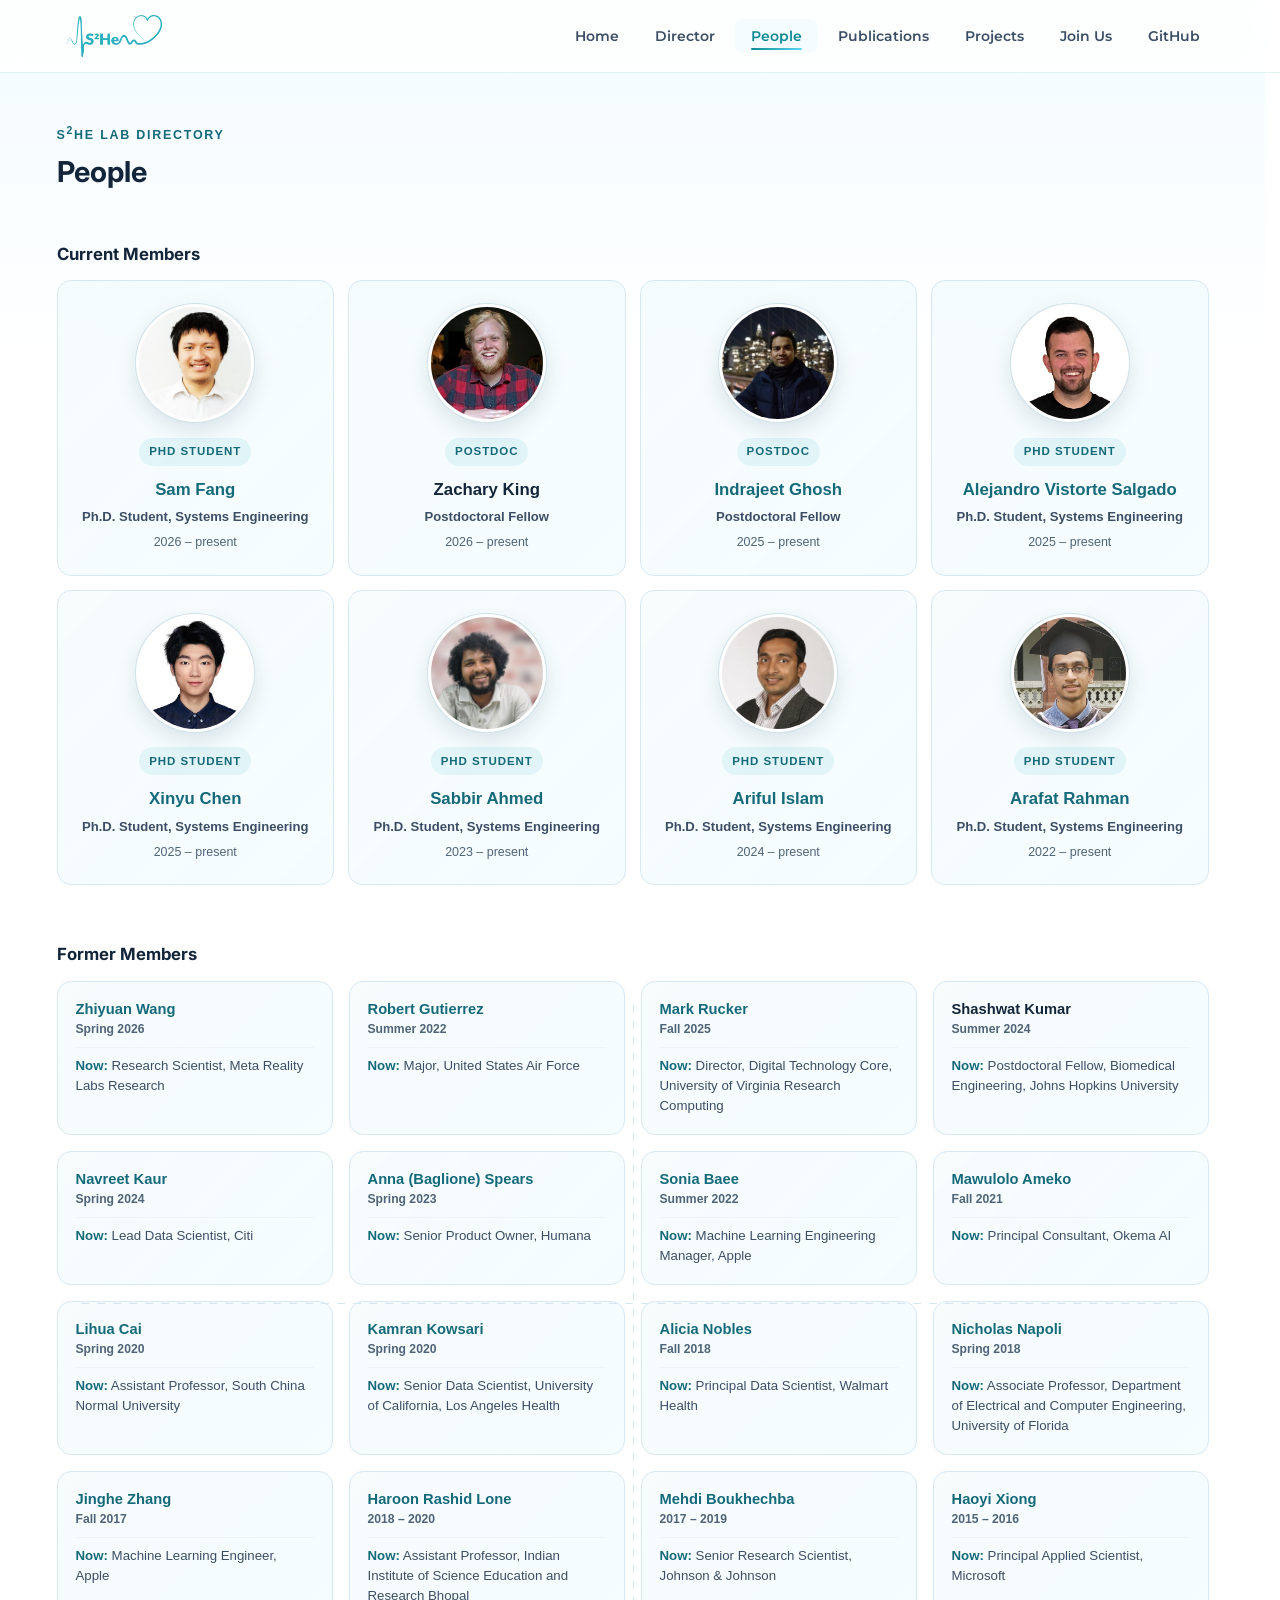
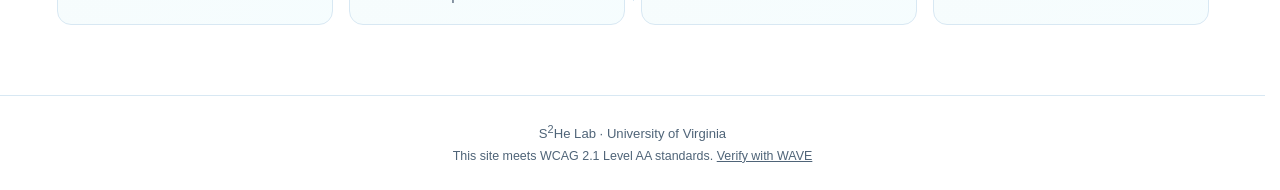
==== people.html @ 5e64d2cf "Initial commit" ====
<!doctype html>
<html lang="en">
  <head>
    <meta charset="UTF-8" />
    <meta name="viewport" content="width=device-width, initial-scale=1.0" />
    <link rel="preconnect" href="https://fonts.googleapis.com" />
    <link rel="preconnect" href="https://fonts.gstatic.com" crossorigin />
    <link
      href="https://fonts.googleapis.com/css2?family=Inter:wght@400;500;600;700;800&family=Montserrat:wght@500;600;700&display=swap"
      rel="stylesheet"
    />
    <link rel="stylesheet" href="./shared.css" />
    <title>S&sup2;He Lab | People</title>

    <style>
      .hero {
        padding: 122px 0 28px;
      }

      .eyebrow {
        font-size: 0.78rem;
        letter-spacing: 0.14em;
        text-transform: uppercase;
        font-weight: 800;
        color: var(--teal-dark);
        margin-bottom: 10px;
      }

      h1 {
        font-family: "Inter", sans-serif;
        color: var(--ink);
        font-size: clamp(1.4rem, 1.2rem + 1vw, 1.8rem);
        line-height: 1.14;
        margin-bottom: 10px;
      }

      .hero p {
        max-width: 900px;
        color: var(--ink-2);
      }

      .section-nav {
        display: flex;
        flex-wrap: wrap;
        gap: 10px;
        margin: 6px 0 30px;
      }

      .section-nav a {
        display: inline-flex;
        align-items: center;
        justify-content: center;
        padding: 10px 14px;
        border-radius: 999px;
        border: 1px solid var(--line);
        background: rgba(255, 255, 255, 0.92);
        color: var(--ink-2);
        font-size: 0.85rem;
        font-weight: 700;
        transition:
          transform 0.22s ease,
          border-color 0.22s ease,
          color 0.22s ease;
      }

      .section-nav a:hover {
        transform: translateY(-1px);
        border-color: rgba(42, 175, 190, 0.32);
        color: var(--teal-dark);
      }

      .notice {
        margin-top: 10px;
        border-left: 4px solid var(--teal);
        border-radius: 10px;
        background: rgba(42, 175, 190, 0.08);
        padding: 10px 12px;
        font-size: 0.9rem;
      }

      .section-title {
        font-family: "Inter", sans-serif;
        color: var(--ink);
        font-size: 1.05rem;
        margin: 14px 0 12px;
      }

      .director-section {
        margin-bottom: 38px;
      }

      .director-card {
        border: 1px solid var(--line);
        border-radius: calc(var(--radius) + 4px);
        background: linear-gradient(
          135deg,
          rgba(42, 175, 190, 0.06) 0%,
          rgba(90, 215, 240, 0.08) 100%
        );
        box-shadow: var(--shadow);
        padding: 24px;
        display: grid;
        grid-template-columns: 152px minmax(0, 1fr);
        gap: 24px;
        align-items: start;
      }

      .director-photo {
        width: 152px;
        height: 152px;
        border-radius: 50%;
        overflow: hidden;
        border: 4px solid rgba(255, 255, 255, 0.9);
        box-shadow: 0 14px 28px rgba(18, 59, 102, 0.14);
      }

      .director-photo img {
        width: 100%;
        height: 100%;
        object-fit: cover;
      }

      .director-kicker {
        font-size: 0.8rem;
        font-weight: 800;
        text-transform: uppercase;
        letter-spacing: 0.12em;
        color: var(--teal-dark);
        margin-bottom: 8px;
      }

      .director-name {
        font-family: "Inter", sans-serif;
        font-size: 1.2rem;
        color: var(--ink);
        margin-bottom: 8px;
      }

      .director-title-list {
        list-style: none;
        display: grid;
        gap: 10px;
        margin: 14px 0 16px;
      }

      .director-title-list li {
        padding-top: 10px;
        border-top: 1px solid rgba(216, 232, 243, 0.9);
        color: var(--ink-2);
        font-weight: 600;
      }

      .director-title-list li:first-child {
        padding-top: 0;
        border-top: none;
      }

      .director-summary {
        color: var(--ink-2);
        max-width: 70ch;
      }

      .director-actions {
        display: flex;
        flex-wrap: wrap;
        gap: 10px;
        margin-top: 18px;
      }

      .director-actions a {
        display: inline-flex;
        align-items: center;
        justify-content: center;
        min-height: 42px;
        padding: 0 14px;
        border-radius: 999px;
        border: 1px solid rgba(27, 111, 143, 0.18);
        background: rgba(255, 255, 255, 0.88);
        color: var(--teal-dark);
        font-size: 0.88rem;
        font-weight: 700;
        transition:
          transform 0.22s ease,
          border-color 0.22s ease,
          color 0.22s ease;
      }

      .director-actions a:hover {
        transform: translateY(-1px);
        border-color: rgba(42, 175, 190, 0.4);
        color: var(--teal);
      }

      .team-category {
        margin-bottom: 32px;
      }

      .team-category:last-child {
        margin-bottom: 42px;
      }

      .team-category-title {
        font-size: 1.05rem;
        font-weight: 700;
        color: var(--ink);
        margin-bottom: 16px;
        display: flex;
        align-items: center;
        gap: 10px;
      }

      .team-category-title .cat-bar {
        width: 4px;
        height: 22px;
        border-radius: 2px;
        background: var(--teal);
      }

      .team-grid {
        display: grid;
        grid-template-columns: repeat(auto-fill, minmax(230px, 1fr));
        gap: 14px;
      }

      .team-card {
        border: 1px solid var(--line);
        border-radius: var(--radius);
        background: linear-gradient(
          135deg,
          rgba(42, 175, 190, 0.04) 0%,
          rgba(90, 215, 240, 0.06) 100%
        );
        padding: 22px 18px;
        text-align: center;
        transition: all 0.25s;
      }

      .team-card:hover {
        transform: translateY(-3px);
        box-shadow: var(--shadow);
      }

      .team-avatar {
        width: 120px;
        height: 120px;
        border-radius: 50%;
        margin: 0 auto 14px;
        display: flex;
        align-items: center;
        justify-content: center;
        font-size: 1.1rem;
        font-weight: 800;
        color: var(--white);
        position: relative;
        overflow: hidden;
      }

      .team-avatar.teal {
        background: linear-gradient(135deg, var(--teal), var(--teal-light));
      }
      .team-avatar.coral {
        background: linear-gradient(135deg, #2f7de1, #5b99ea);
      }
      .team-avatar.cyan {
        background: linear-gradient(135deg, #06b6d4, #22d3ee);
      }
      .team-avatar.emerald {
        background: linear-gradient(135deg, #059669, #34d399);
      }
      .team-avatar.violet {
        background: linear-gradient(135deg, #7c3aed, #a78bfa);
      }
      .team-avatar.rose {
        background: linear-gradient(135deg, #e11d48, #fb7185);
      }
      .team-avatar.amber {
        background: linear-gradient(135deg, #d97706, #fbbf24);
      }
      .team-avatar.sky {
        background: linear-gradient(135deg, #0284c7, #38bdf8);
      }

      .team-avatar.photo {
        padding: 3px;
        background: #ffffff;
        border: 1px solid rgba(27, 111, 143, 0.2);
        box-shadow: 0 8px 20px rgba(18, 59, 102, 0.12);
      }

      .team-avatar.photo img {
        width: 100%;
        height: 100%;
        border-radius: 50%;
        object-fit: cover;
        display: block;
      }

      .team-name {
        font-size: 1.05rem;
        font-weight: 700;
        color: var(--ink);
        margin-bottom: 3px;
      }

      .team-name a {
        color: var(--teal-dark);
        text-decoration: none;
        transition: color 0.2s;
      }

      .team-name a:hover {
        color: var(--teal);
        text-decoration: underline;
        text-underline-offset: 2px;
      }

      .team-role {
        font-size: 0.82rem;
        color: var(--ink-2);
        font-weight: 600;
      }

      .team-years {
        font-size: 0.78rem;
        color: var(--muted);
        margin-top: 4px;
      }

      .team-badge {
        display: inline-flex;
        align-items: center;
        justify-content: center;
        min-height: 28px;
        padding: 0 10px;
        margin-bottom: 10px;
        border-radius: 999px;
        background: rgba(42, 175, 190, 0.1);
        color: var(--teal-dark);
        font-size: 0.72rem;
        font-weight: 800;
        letter-spacing: 0.08em;
        text-transform: uppercase;
      }

      .section-kicker {
        font-size: 0.8rem;
        font-weight: 800;
        text-transform: uppercase;
        letter-spacing: 0.1em;
        color: var(--teal-dark);
        margin-bottom: 8px;
      }

      .section-subtitle {
        color: var(--muted);
        margin-bottom: 22px;
      }

      .alumni-subsection {
        margin-bottom: 42px;
      }
      .alumni-subsection:last-child {
        margin-bottom: 70px;
      }

      .alumni-subsection-title {
        font-size: 1.1rem;
        font-weight: 700;
        color: var(--ink);
        margin-bottom: 18px;
        display: flex;
        align-items: center;
        gap: 10px;
      }

      .alumni-subsection-title .sub-icon {
        width: 32px;
        height: 32px;
        border-radius: 8px;
        background: rgba(42, 175, 190, 0.12);
        color: var(--teal);
        display: flex;
        align-items: center;
        justify-content: center;
      }

      .alumni-subsection-title .sub-icon svg {
        width: 16px;
        height: 16px;
      }

      .alumni-network {
        display: grid;
        grid-template-columns: repeat(auto-fill, minmax(240px, 1fr));
        gap: 16px;
        position: relative;
      }

      .alumni-network::before {
        content: "";
        position: absolute;
        top: 50%;
        left: 24px;
        right: 24px;
        height: 1px;
        background: repeating-linear-gradient(
          90deg,
          var(--line) 0,
          var(--line) 8px,
          transparent 8px,
          transparent 16px
        );
        z-index: 0;
      }

      .alumni-network::after {
        content: "";
        position: absolute;
        left: 50%;
        top: 24px;
        bottom: 24px;
        width: 1px;
        background: repeating-linear-gradient(
          180deg,
          var(--line) 0,
          var(--line) 8px,
          transparent 8px,
          transparent 16px
        );
        z-index: 0;
      }

      .alumni-card {
        border: 1px solid var(--line);
        border-radius: var(--radius);
        background: linear-gradient(
          135deg,
          rgba(42, 175, 190, 0.04) 0%,
          rgba(90, 215, 240, 0.06) 100%
        );
        padding: 18px;
        position: relative;
        z-index: 1;
        transition: all 0.25s;
      }

      .alumni-card:hover {
        border-color: rgba(42, 175, 190, 0.28);
        transform: translateY(-2px);
        box-shadow: var(--shadow);
      }

      .alumni-card-top {
        margin-bottom: 8px;
      }

      .alumni-card-info h3 {
        font-size: 0.92rem;
        font-weight: 700;
        color: var(--ink);
        line-height: 1.3;
      }

      .alumni-card-info h3 a {
        color: var(--teal-dark);
        text-decoration: none;
        transition: color 0.2s;
      }

      .alumni-card-info h3 a:hover {
        color: var(--teal);
        text-decoration: underline;
        text-underline-offset: 2px;
      }

      .alumni-grad-year {
        font-size: 0.76rem;
        color: var(--muted);
        font-weight: 600;
      }

      .alumni-now {
        font-size: 0.83rem;
        color: var(--ink-2);
        line-height: 1.5;
        padding-top: 8px;
        border-top: 1px solid #eef4f8;
      }

      .alumni-now strong {
        color: var(--teal-dark);
      }

      @media (max-width: 980px) {
        .team-grid {
          grid-template-columns: repeat(2, minmax(0, 1fr));
        }
      }

      @media (max-width: 768px) {
        .director-card {
          grid-template-columns: 1fr;
          text-align: center;
        }
        .director-photo {
          margin: 0 auto;
        }
        .director-summary {
          max-width: none;
        }
        .director-actions {
          justify-content: center;
        }
        .team-avatar {
          width: 100px;
          height: 100px;
          font-size: 1rem;
        }
        .team-grid {
          grid-template-columns: 1fr;
        }
        .alumni-network {
          grid-template-columns: 1fr;
        }
        .alumni-network::before,
        .alumni-network::after {
          display: none;
        }
      }
    </style>
  </head>
  <body>
    <a href="#main-content" class="skip-link">Skip to main content</a>

    <nav class="navbar" aria-label="Main">
      <div class="container">
        <a href="./index.html" class="nav-brand" aria-label="S2He home">
          <span class="nav-brand-logo"
            ><img src="./logo.png" alt="S2He Lab logo"
          /></span>
        </a>
        <ul class="nav-links" id="navLinks" role="list">
          <li><a href="./index.html">Home</a></li>
          <li>
            <a href="./director.html" target="_blank" rel="noopener"
              >Director<span class="sr-only"> (opens in new tab)</span></a
            >
          </li>
          <li><a href="./people.html" class="active">People</a></li>
          <li><a href="./publications.html">Publications</a></li>
          <li><a href="./projects.html">Projects</a></li>
          <li><a href="./join-us.html">Join Us</a></li>
          <li>
            <a
              href="https://github.com/BarnesLab"
              target="_blank"
              rel="noopener"
              >GitHub<span class="sr-only"> (opens in new tab)</span></a
            >
          </li>
        </ul>
        <button
          class="nav-toggle"
          id="navToggle"
          aria-label="Toggle navigation"
          aria-expanded="false"
        >
          <span></span><span></span><span></span>
        </button>
      </div>
    </nav>

    <header class="hero">
      <div class="container">
        <div class="eyebrow">S<sup>2</sup>He Lab Directory</div>
        <h1>People</h1>
      </div>
    </header>

    <main class="container" id="main-content">
      <h2 class="section-title" id="current-members">Current Members</h2>

      <section class="team-grid" id="currentMembersGrid">
        <article class="team-card">
          <div class="team-avatar photo teal">
            <img src="./assets/people/sam-fang.jpg" alt="Sam Fang" />
          </div>
          <div class="team-badge">PhD Student</div>
          <div class="team-name">
            <a
              href="https://www.linkedin.com/in/samuel-fang-295845227/"
              target="_blank"
              rel="noopener"
              >Sam Fang<span class="sr-only"> (opens in new tab)</span></a
            >
          </div>
          <div class="team-role">Ph.D. Student, Systems Engineering</div>
          <div class="team-years">2026 &ndash; present</div>
        </article>
        <article class="team-card">
          <div class="team-avatar photo coral">
            <img src="./assets/people/zachary-king.jpg" alt="Zachary King" />
          </div>
          <div class="team-badge">Postdoc</div>
          <div class="team-name">Zachary King</div>
          <div class="team-role">Postdoctoral Fellow</div>
          <div class="team-years">2026 &ndash; present</div>
        </article>
        <article class="team-card">
          <div class="team-avatar photo emerald">
            <img
              src="./assets/people/indrajeet-ghosh.jpg"
              alt="Indrajeet Ghosh"
            />
          </div>
          <div class="team-badge">Postdoc</div>
          <div class="team-name">
            <a
              href="https://sites.google.com/view/indrajeetghosh/"
              target="_blank"
              rel="noopener"
              >Indrajeet Ghosh<span class="sr-only">
                (opens in new tab)</span
              ></a
            >
          </div>
          <div class="team-role">Postdoctoral Fellow</div>
          <div class="team-years">2025 &ndash; present</div>
        </article>
        <article class="team-card">
          <div class="team-avatar photo cyan">
            <img
              src="./assets/people/Alejandro_IDPicture-1.png"
              alt="Alejandro Vistorte Salgado"
            />
          </div>
          <div class="team-badge">PhD Student</div>
          <div class="team-name">
            <a
              href="https://sites.google.com/view/a2vs"
              target="_blank"
              rel="noopener"
              >Alejandro Vistorte Salgado<span class="sr-only">
                (opens in new tab)</span
              ></a
            >
          </div>
          <div class="team-role">Ph.D. Student, Systems Engineering</div>
          <div class="team-years">2025 &ndash; present</div>
        </article>
        <article class="team-card">
          <div class="team-avatar photo violet">
            <img src="./assets/people/xinyu-profile.jpeg" alt="Xinyu Chen" />
          </div>
          <div class="team-badge">PhD Student</div>
          <div class="team-name">
            <a
              href="https://www.linkedin.com/in/xinyu-chen-5a5220255/"
              target="_blank"
              rel="noopener"
              >Xinyu Chen<span class="sr-only"> (opens in new tab)</span></a
            >
          </div>
          <div class="team-role">Ph.D. Student, Systems Engineering</div>
          <div class="team-years">2025 &ndash; present</div>
        </article>
        <article class="team-card">
          <div class="team-avatar photo rose">
            <img
              src="./assets/people/Screen-Shot-2023-08-14-at-11.15.59-AM.png"
              alt="Md Sabbir Ahmed"
            />
          </div>
          <div class="team-badge">PhD Student</div>
          <div class="team-name">
            <a
              href="https://sites.google.com/view/sabbir-eub"
              target="_blank"
              rel="noopener"
              >Sabbir Ahmed<span class="sr-only"> (opens in new tab)</span></a
            >
          </div>
          <div class="team-role">Ph.D. Student, Systems Engineering</div>
          <div class="team-years">2023 &ndash; present</div>
        </article>
        <article class="team-card">
          <div class="team-avatar photo amber">
            <img
              src="./assets/people/23UVA_Ariful_1074pp.jpg"
              alt="Ariful Islam"
            />
          </div>
          <div class="team-badge">PhD Student</div>
          <div class="team-name">
            <a
              href="https://www.linkedin.com/in/arifulislam91/"
              target="_blank"
              rel="noopener"
              >Ariful Islam<span class="sr-only"> (opens in new tab)</span></a
            >
          </div>
          <div class="team-role">Ph.D. Student, Systems Engineering</div>
          <div class="team-years">2024 &ndash; present</div>
        </article>
        <article class="team-card">
          <div class="team-avatar photo sky">
            <img src="./assets/people/Arafat.jpg" alt="Arafat Rahman" />
          </div>
          <div class="team-badge">PhD Student</div>
          <div class="team-name">
            <a
              href="https://arafat245.github.io/"
              target="_blank"
              rel="noopener"
              >Arafat Rahman<span class="sr-only"> (opens in new tab)</span></a
            >
          </div>
          <div class="team-role">Ph.D. Student, Systems Engineering</div>
          <div class="team-years">2022 &ndash; present</div>
        </article>
      </section>

      <h2 class="section-title" id="past-members" style="margin-top: 56px">
        Former Members
      </h2>

      <section class="alumni-subsection">
        <div class="alumni-network">
          <div class="alumni-card">
            <div class="alumni-card-top">
              <div class="alumni-card-info">
                <h3>
                  <a href="https://ryanwang.cc/" target="_blank" rel="noopener"
                    >Zhiyuan Wang<span class="sr-only">
                      (opens in new tab)</span
                    ></a
                  >
                </h3>
                <div class="alumni-grad-year">Spring 2026</div>
              </div>
            </div>
            <div class="alumni-now">
              <strong>Now:</strong> Research Scientist, Meta Reality Labs
              Research
            </div>
          </div>
          <div class="alumni-card">
            <div class="alumni-card-top">
              <div class="alumni-card-info">
                <h3>
                  <a
                    href="https://www.linkedin.com/in/gutie2015/"
                    target="_blank"
                    rel="noopener"
                    >Robert Gutierrez<span class="sr-only">
                      (opens in new tab)</span
                    ></a
                  >
                </h3>
                <div class="alumni-grad-year">Summer 2022</div>
              </div>
            </div>
            <div class="alumni-now">
              <strong>Now:</strong> Major, United States Air Force
            </div>
          </div>
          <div class="alumni-card">
            <div class="alumni-card-top">
              <div class="alumni-card-info">
                <h3>
                  <a
                    href="https://www.linkedin.com/in/ruckermark/"
                    target="_blank"
                    rel="noopener"
                    >Mark Rucker<span class="sr-only">
                      (opens in new tab)</span
                    ></a
                  >
                </h3>
                <div class="alumni-grad-year">Fall 2025</div>
              </div>
            </div>
            <div class="alumni-now">
              <strong>Now:</strong> Director, Digital Technology Core,
              University of Virginia Research Computing
            </div>
          </div>
          <div class="alumni-card">
            <div class="alumni-card-top">
              <div class="alumni-card-info">
                <h3>Shashwat Kumar</h3>
                <div class="alumni-grad-year">Summer 2024</div>
              </div>
            </div>
            <div class="alumni-now">
              <strong>Now:</strong> Postdoctoral Fellow, Biomedical Engineering,
              Johns Hopkins University
            </div>
          </div>
          <div class="alumni-card">
            <div class="alumni-card-top">
              <div class="alumni-card-info">
                <h3>
                  <a
                    href="https://www.linkedin.com/in/navreetkaurt/"
                    target="_blank"
                    rel="noopener"
                    >Navreet Kaur<span class="sr-only">
                      (opens in new tab)</span
                    ></a
                  >
                </h3>
                <div class="alumni-grad-year">Spring 2024</div>
              </div>
            </div>
            <div class="alumni-now">
              <strong>Now:</strong> Lead Data Scientist, Citi
            </div>
          </div>
          <div class="alumni-card">
            <div class="alumni-card-top">
              <div class="alumni-card-info">
                <h3>
                  <a
                    href="https://www.linkedin.com/in/annabaglione/"
                    target="_blank"
                    rel="noopener"
                    >Anna (Baglione) Spears<span class="sr-only">
                      (opens in new tab)</span
                    ></a
                  >
                </h3>
                <div class="alumni-grad-year">Spring 2023</div>
              </div>
            </div>
            <div class="alumni-now">
              <strong>Now:</strong> Senior Product Owner, Humana
            </div>
          </div>
          <div class="alumni-card">
            <div class="alumni-card-top">
              <div class="alumni-card-info">
                <h3>
                  <a
                    href="https://www.linkedin.com/in/sonia-baee/"
                    target="_blank"
                    rel="noopener"
                    >Sonia Baee<span class="sr-only">
                      (opens in new tab)</span
                    ></a
                  >
                </h3>
                <div class="alumni-grad-year">Summer 2022</div>
              </div>
            </div>
            <div class="alumni-now">
              <strong>Now:</strong> Machine Learning Engineering Manager, Apple
            </div>
          </div>
          <div class="alumni-card">
            <div class="alumni-card-top">
              <div class="alumni-card-info">
                <h3>
                  <a
                    href="https://www.linkedin.com/in/mawuloloameko12"
                    target="_blank"
                    rel="noopener"
                    >Mawulolo Ameko<span class="sr-only">
                      (opens in new tab)</span
                    ></a
                  >
                </h3>
                <div class="alumni-grad-year">Fall 2021</div>
              </div>
            </div>
            <div class="alumni-now">
              <strong>Now:</strong> Principal Consultant, Okema AI
            </div>
          </div>
          <div class="alumni-card">
            <div class="alumni-card-top">
              <div class="alumni-card-info">
                <h3>
                  <a
                    href="https://www.linkedin.com/in/lihua-cai-37a68834/"
                    target="_blank"
                    rel="noopener"
                    >Lihua Cai<span class="sr-only">
                      (opens in new tab)</span
                    ></a
                  >
                </h3>
                <div class="alumni-grad-year">Spring 2020</div>
              </div>
            </div>
            <div class="alumni-now">
              <strong>Now:</strong> Assistant Professor, South China Normal
              University
            </div>
          </div>
          <div class="alumni-card">
            <div class="alumni-card-top">
              <div class="alumni-card-info">
                <h3>
                  <a
                    href="https://www.linkedin.com/in/kamran-kowsari-82a0454a/"
                    target="_blank"
                    rel="noopener"
                    >Kamran Kowsari<span class="sr-only">
                      (opens in new tab)</span
                    ></a
                  >
                </h3>
                <div class="alumni-grad-year">Spring 2020</div>
              </div>
            </div>
            <div class="alumni-now">
              <strong>Now:</strong> Senior Data Scientist, University of
              California, Los Angeles Health
            </div>
          </div>
          <div class="alumni-card">
            <div class="alumni-card-top">
              <div class="alumni-card-info">
                <h3>
                  <a
                    href="https://www.linkedin.com/in/alicia-nobles/"
                    target="_blank"
                    rel="noopener"
                    >Alicia Nobles<span class="sr-only">
                      (opens in new tab)</span
                    ></a
                  >
                </h3>
                <div class="alumni-grad-year">Fall 2018</div>
              </div>
            </div>
            <div class="alumni-now">
              <strong>Now:</strong> Principal Data Scientist, Walmart Health
            </div>
          </div>
          <div class="alumni-card">
            <div class="alumni-card-top">
              <div class="alumni-card-info">
                <h3>
                  <a
                    href="https://www.linkedin.com/in/nicholas-joseph-napoli-phd-26238b24/"
                    target="_blank"
                    rel="noopener"
                    >Nicholas Napoli<span class="sr-only">
                      (opens in new tab)</span
                    ></a
                  >
                </h3>
                <div class="alumni-grad-year">Spring 2018</div>
              </div>
            </div>
            <div class="alumni-now">
              <strong>Now:</strong> Associate Professor, Department of
              Electrical and Computer Engineering, University of Florida
            </div>
          </div>
          <div class="alumni-card">
            <div class="alumni-card-top">
              <div class="alumni-card-info">
                <h3>
                  <a
                    href="https://www.linkedin.com/in/jinghezhang/"
                    target="_blank"
                    rel="noopener"
                    >Jinghe Zhang<span class="sr-only">
                      (opens in new tab)</span
                    ></a
                  >
                </h3>
                <div class="alumni-grad-year">Fall 2017</div>
              </div>
            </div>
            <div class="alumni-now">
              <strong>Now:</strong> Machine Learning Engineer, Apple
            </div>
          </div>
          <div class="alumni-card">
            <div class="alumni-card-top">
              <div class="alumni-card-info">
                <h3>
                  <a
                    href="https://www.linkedin.com/in/loneharoon/"
                    target="_blank"
                    rel="noopener"
                    >Haroon Rashid Lone<span class="sr-only">
                      (opens in new tab)</span
                    ></a
                  >
                </h3>
                <div class="alumni-grad-year">2018 &ndash; 2020</div>
              </div>
            </div>
            <div class="alumni-now">
              <strong>Now:</strong> Assistant Professor, Indian Institute of
              Science Education and Research Bhopal
            </div>
          </div>
          <div class="alumni-card">
            <div class="alumni-card-top">
              <div class="alumni-card-info">
                <h3>
                  <a
                    href="https://www.linkedin.com/in/mehdi-boukhechba-phd-06167270/"
                    target="_blank"
                    rel="noopener"
                    >Mehdi Boukhechba<span class="sr-only">
                      (opens in new tab)</span
                    ></a
                  >
                </h3>
                <div class="alumni-grad-year">2017 &ndash; 2019</div>
              </div>
            </div>
            <div class="alumni-now">
              <strong>Now:</strong> Senior Research Scientist, Johnson &amp;
              Johnson
            </div>
          </div>

          <div class="alumni-card">
            <div class="alumni-card-top">
              <div class="alumni-card-info">
                <h3>
                  <a
                    href="https://www.linkedin.com/in/haoyixiong/"
                    target="_blank"
                    rel="noopener"
                    >Haoyi Xiong<span class="sr-only">
                      (opens in new tab)</span
                    ></a
                  >
                </h3>
                <div class="alumni-grad-year">2015 &ndash; 2016</div>
              </div>
            </div>
            <div class="alumni-now">
              <strong>Now:</strong> Principal Applied Scientist, Microsoft
            </div>
          </div>
        </div>
      </section>
    </main>

    <script>
      document.getElementById("navToggle").addEventListener("click", () => {
        document.getElementById("navLinks").classList.toggle("open");
        document
          .getElementById("navToggle")
          .setAttribute(
            "aria-expanded",
            document.getElementById("navLinks").classList.contains("open"),
          );
      });
    </script>

    <footer class="footer">
      <div class="container">
        S<sup>2</sup>He Lab &middot; University of Virginia<br /><span
          style="font-size: 0.78rem"
          >This site meets WCAG 2.1 Level AA standards.
          <a
            href="https://wave.webaim.org"
            target="_blank"
            rel="noopener"
            style="color: inherit; text-decoration: underline"
            >Verify with WAVE<span class="sr-only"> (opens in new tab)</span></a
          ></span
        >
      </div>
    </footer>
  </body>
</html>
---- shared.css ----
/* ============================================
   SHARED CSS — S2He Lab
   Reset, variables, navbar, container, footer
   ============================================ */

/* ---------- Reset ---------- */
*, *::before, *::after {
  margin: 0;
  padding: 0;
  box-sizing: border-box;
}

/* ---------- Variables ---------- */
:root {
  --teal: #0e8a96;          /* was #2aafbe — improved contrast 4.56:1 on white */
  --teal-dark: #14697a;     /* was #1b6f8f — improved contrast 5.8:1 on white */
  --teal-darker: #123b66;
  --teal-light: #5ad7f0;
  --white: #ffffff;
  --ink: #13253a;
  --ink-2: #3c4e65;
  --muted: #4f6478;         /* was #6f8299 — improved contrast 5.5:1 on white */
  --line: #d8e8f3;
  --surface: #f4faff;
  --radius: 14px;
  --shadow: 0 16px 36px rgba(18, 59, 102, 0.08);
}

/* ---------- Base ---------- */
html {
  font-size: 16px;
  scroll-behavior: smooth;
  scrollbar-gutter: stable;
}

body {
  font-family: Arial, Helvetica, sans-serif;
  color: var(--ink-2);
  background: linear-gradient(180deg, #f2fbff 0%, #ffffff 20%, #ffffff 100%);
  line-height: 1.65;
  overflow-x: hidden;
}

a { color: var(--teal-dark); text-decoration: none; }
a:hover { color: var(--teal); }

/* ---------- Focus styles (WCAG 2.4.7) ---------- */
:focus-visible {
  outline: 3px solid var(--teal);
  outline-offset: 2px;
  border-radius: 4px;
}

/* ---------- Skip-to-content link (WCAG 2.4.1) ---------- */
.skip-link {
  position: absolute;
  top: -100%;
  left: 16px;
  z-index: 9999;
  padding: 12px 24px;
  background: var(--ink);
  color: var(--white);
  font-weight: 700;
  font-size: 0.9rem;
  border-radius: 0 0 8px 8px;
  text-decoration: none;
  transition: top 0.2s;
}

.skip-link:focus {
  top: 0;
  color: var(--white);
}

/* ---------- Screen-reader only utility ---------- */
.sr-only {
  position: absolute;
  width: 1px;
  height: 1px;
  padding: 0;
  margin: -1px;
  overflow: hidden;
  clip: rect(0, 0, 0, 0);
  white-space: nowrap;
  border: 0;
}

img { max-width: 100%; display: block; }

/* ---------- Container ---------- */
.container {
  max-width: 1200px;
  margin: 0 auto;
  padding: 0 24px;
}

/* ---------- Navbar ---------- */
.navbar {
  position: fixed;
  top: 0;
  left: 0;
  right: 0;
  z-index: 1000;
  background: rgba(255,255,255,0.84);
  border-bottom: 1px solid rgba(13,148,136,0.12);
  backdrop-filter: blur(14px) saturate(130%);
  -webkit-backdrop-filter: blur(14px) saturate(130%);
  transition: box-shadow 0.3s;
}

.navbar.scrolled {
  box-shadow: 0 2px 20px rgba(0,0,0,0.06);
}

.navbar .container {
  height: 72px;
  display: flex;
  align-items: center;
  justify-content: space-between;
}

.nav-brand {
  display: flex;
  align-items: center;
  gap: 12px;
  font-weight: 700;
  font-size: 1.2rem;
  color: var(--teal-dark);
  letter-spacing: -0.015em;
}

.nav-brand-logo {
  display: inline-flex;
  align-items: center;
}

.nav-brand-logo img {
  height: 42px;
  width: auto;
  display: block;
}

.nav-links {
  display: flex;
  align-items: center;
  gap: 4px;
  list-style: none;
}

.nav-links a {
  font-family: 'Montserrat', sans-serif;
  padding: 8px 16px;
  border-radius: 8px;
  font-size: 0.9rem;
  font-weight: 600;
  color: var(--ink-2);
  position: relative;
  transition: color 0.2s, background 0.2s;
  text-decoration: none;
}

.nav-links a::after {
  content: '';
  position: absolute;
  left: 16px;
  right: 16px;
  bottom: 3px;
  height: 2px;
  border-radius: 2px;
  background: linear-gradient(90deg, var(--teal), var(--teal-light));
  transform: scaleX(0);
  transform-origin: left;
  transition: transform 0.22s ease;
}

.nav-links a:hover,
.nav-links a.active {
  color: var(--teal);
  background: rgba(42,175,190,0.04);
  text-decoration: none;
}

.nav-links a:hover::after,
.nav-links a.active::after {
  transform: scaleX(1);
}

/* ---------- Hamburger toggle ---------- */
.nav-toggle {
  display: none;
  background: none;
  border: none;
  cursor: pointer;
  padding: 8px;
  flex-direction: column;
  gap: 5px;
}

.nav-toggle span {
  display: block;
  width: 22px;
  height: 2px;
  background: var(--ink-2);
  border-radius: 2px;
  transition: 0.2s;
}

/* ---------- Footer ---------- */
.footer {
  padding: 24px 0;
  font-size: 0.82rem;
  color: var(--muted);
  text-align: center;
  border-top: 1px solid var(--line);
  margin-top: 40px;
}

/* ---------- Mobile ---------- */
@media (max-width: 768px) {
  .nav-links { display: none; }
  .nav-toggle { display: flex; }
  .nav-links.open {
    display: flex;
    flex-direction: column;
    position: absolute;
    top: 72px;
    left: 0;
    right: 0;
    background: #fff;
    border-bottom: 1px solid var(--line);
    padding: 12px 0;
    gap: 0;
    box-shadow: 0 4px 12px rgba(0,0,0,0.06);
  }
  .nav-links.open a {
    padding: 12px 24px;
    border-radius: 0;
    width: 100%;
  }
  .nav-brand-logo img { height: 36px; }
}
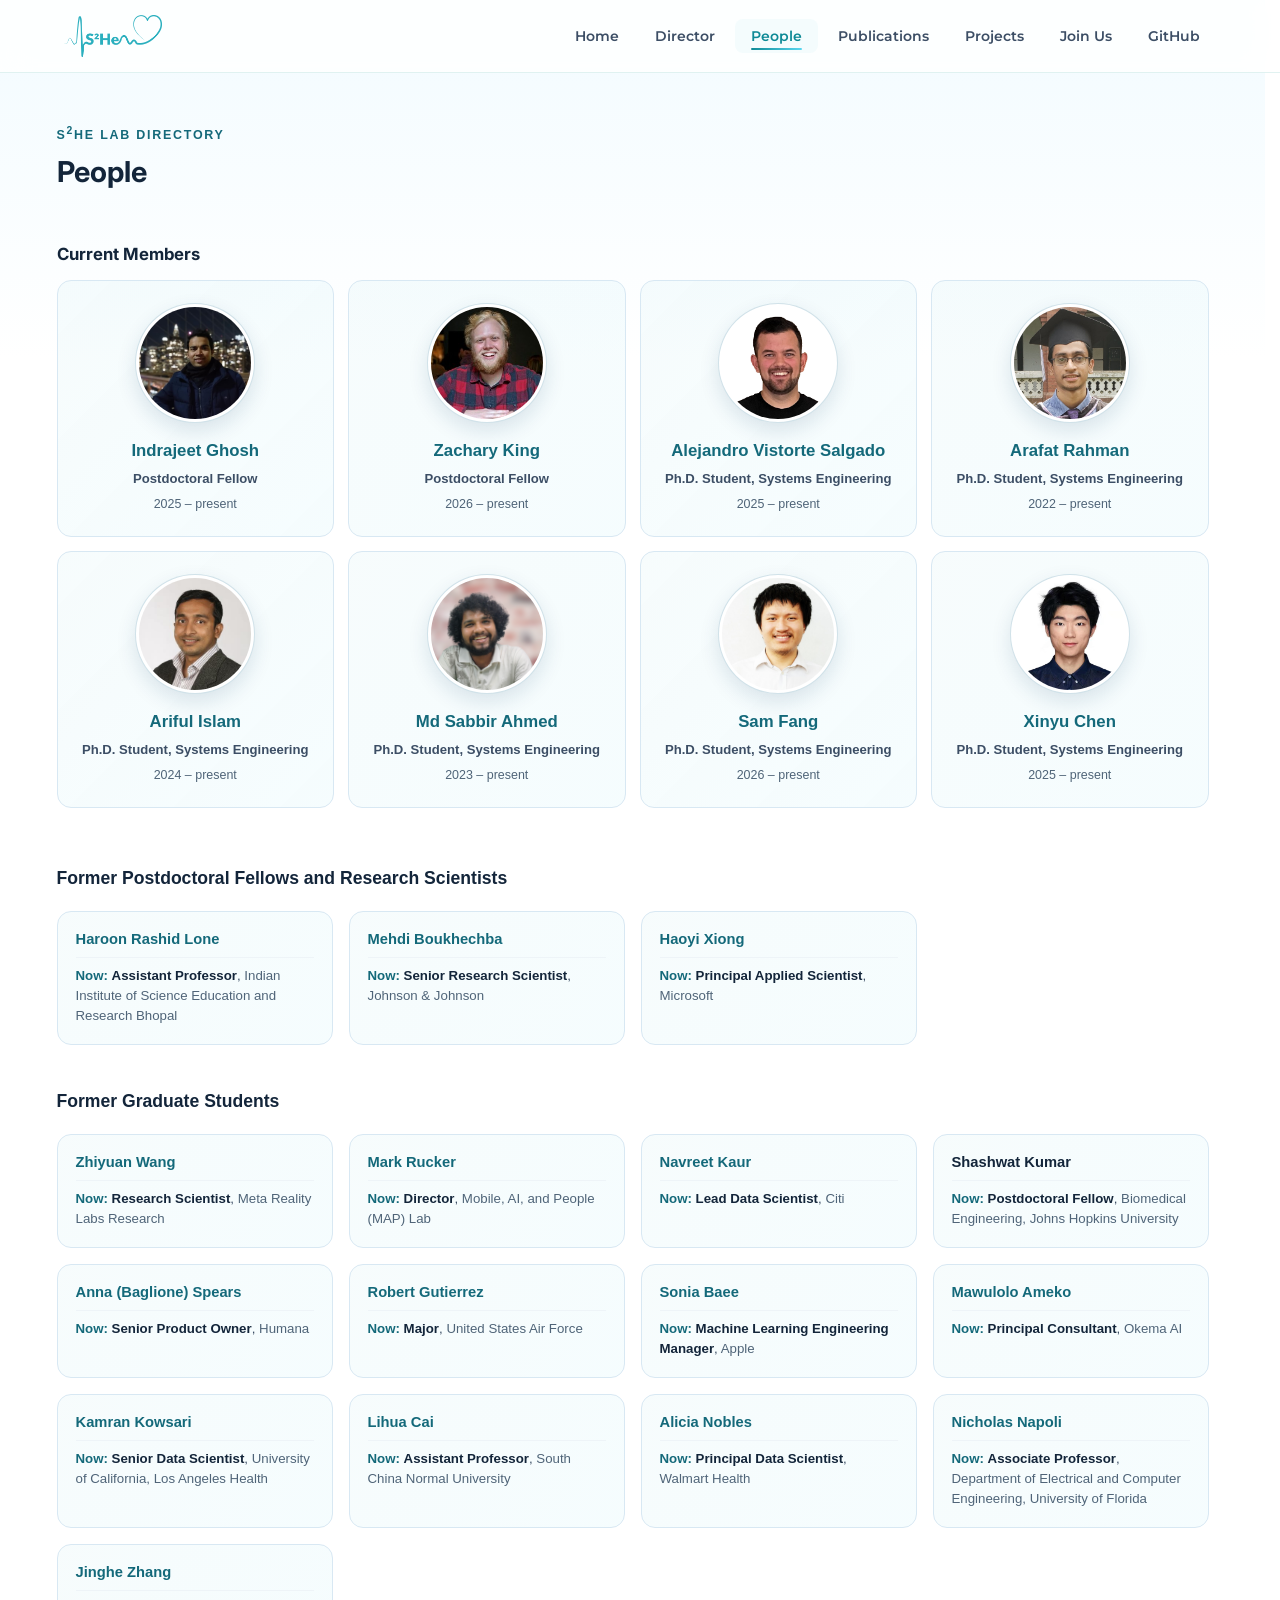
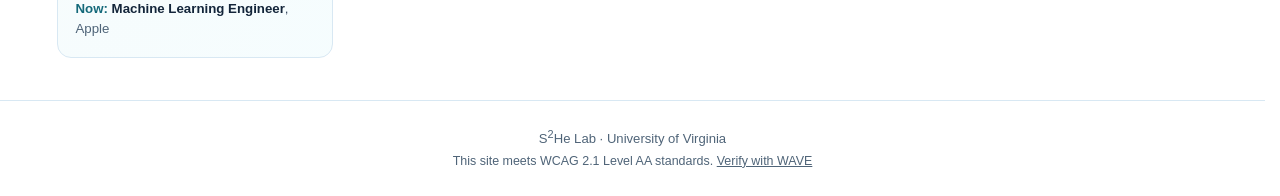
==== commit 28fa3109: "Refactor code structure for improved readability and maintainability" ====
--- a/people.html
+++ b/people.html
@@ -326,22 +326,6 @@
         margin-top: 4px;
       }
 
-      .team-badge {
-        display: inline-flex;
-        align-items: center;
-        justify-content: center;
-        min-height: 28px;
-        padding: 0 10px;
-        margin-bottom: 10px;
-        border-radius: 999px;
-        background: rgba(42, 175, 190, 0.1);
-        color: var(--teal-dark);
-        font-size: 0.72rem;
-        font-weight: 800;
-        letter-spacing: 0.08em;
-        text-transform: uppercase;
-      }
-
       .section-kicker {
         font-size: 0.8rem;
         font-weight: 800;
@@ -394,40 +378,6 @@
         grid-template-columns: repeat(auto-fill, minmax(240px, 1fr));
         gap: 16px;
         position: relative;
-      }
-
-      .alumni-network::before {
-        content: "";
-        position: absolute;
-        top: 50%;
-        left: 24px;
-        right: 24px;
-        height: 1px;
-        background: repeating-linear-gradient(
-          90deg,
-          var(--line) 0,
-          var(--line) 8px,
-          transparent 8px,
-          transparent 16px
-        );
-        z-index: 0;
-      }
-
-      .alumni-network::after {
-        content: "";
-        position: absolute;
-        left: 50%;
-        top: 24px;
-        bottom: 24px;
-        width: 1px;
-        background: repeating-linear-gradient(
-          180deg,
-          var(--line) 0,
-          var(--line) 8px,
-          transparent 8px,
-          transparent 16px
-        );
-        z-index: 0;
       }
 
       .alumni-card {
@@ -473,12 +423,6 @@
         text-underline-offset: 2px;
       }
 
-      .alumni-grad-year {
-        font-size: 0.76rem;
-        color: var(--muted);
-        font-weight: 600;
-      }
-
       .alumni-now {
         font-size: 0.83rem;
         color: var(--ink-2);
@@ -491,6 +435,15 @@
         color: var(--teal-dark);
       }
 
+      .alumni-position {
+        font-weight: 600;
+        color: var(--ink);
+      }
+
+      .alumni-company {
+        color: var(--muted);
+      }
+
       @media (max-width: 980px) {
         .team-grid {
           grid-template-columns: repeat(2, minmax(0, 1fr));
@@ -521,10 +474,6 @@
         }
         .alumni-network {
           grid-template-columns: 1fr;
-        }
-        .alumni-network::before,
-        .alumni-network::after {
-          display: none;
         }
       }
     </style>
@@ -580,471 +529,136 @@
     <main class="container" id="main-content">
       <h2 class="section-title" id="current-members">Current Members</h2>
 
-      <section class="team-grid" id="currentMembersGrid">
-        <article class="team-card">
-          <div class="team-avatar photo teal">
-            <img src="./assets/people/sam-fang.jpg" alt="Sam Fang" />
-          </div>
-          <div class="team-badge">PhD Student</div>
-          <div class="team-name">
-            <a
-              href="https://www.linkedin.com/in/samuel-fang-295845227/"
-              target="_blank"
-              rel="noopener"
-              >Sam Fang<span class="sr-only"> (opens in new tab)</span></a
-            >
-          </div>
-          <div class="team-role">Ph.D. Student, Systems Engineering</div>
-          <div class="team-years">2026 &ndash; present</div>
-        </article>
-        <article class="team-card">
-          <div class="team-avatar photo coral">
-            <img src="./assets/people/zachary-king.jpg" alt="Zachary King" />
-          </div>
-          <div class="team-badge">Postdoc</div>
-          <div class="team-name">Zachary King</div>
-          <div class="team-role">Postdoctoral Fellow</div>
-          <div class="team-years">2026 &ndash; present</div>
-        </article>
-        <article class="team-card">
-          <div class="team-avatar photo emerald">
-            <img
-              src="./assets/people/indrajeet-ghosh.jpg"
-              alt="Indrajeet Ghosh"
-            />
-          </div>
-          <div class="team-badge">Postdoc</div>
-          <div class="team-name">
-            <a
-              href="https://sites.google.com/view/indrajeetghosh/"
-              target="_blank"
-              rel="noopener"
-              >Indrajeet Ghosh<span class="sr-only">
-                (opens in new tab)</span
-              ></a
-            >
-          </div>
-          <div class="team-role">Postdoctoral Fellow</div>
-          <div class="team-years">2025 &ndash; present</div>
-        </article>
-        <article class="team-card">
-          <div class="team-avatar photo cyan">
-            <img
-              src="./assets/people/Alejandro_IDPicture-1.png"
-              alt="Alejandro Vistorte Salgado"
-            />
-          </div>
-          <div class="team-badge">PhD Student</div>
-          <div class="team-name">
-            <a
-              href="https://sites.google.com/view/a2vs"
-              target="_blank"
-              rel="noopener"
-              >Alejandro Vistorte Salgado<span class="sr-only">
-                (opens in new tab)</span
-              ></a
-            >
-          </div>
-          <div class="team-role">Ph.D. Student, Systems Engineering</div>
-          <div class="team-years">2025 &ndash; present</div>
-        </article>
-        <article class="team-card">
-          <div class="team-avatar photo violet">
-            <img src="./assets/people/xinyu-profile.jpeg" alt="Xinyu Chen" />
-          </div>
-          <div class="team-badge">PhD Student</div>
-          <div class="team-name">
-            <a
-              href="https://www.linkedin.com/in/xinyu-chen-5a5220255/"
-              target="_blank"
-              rel="noopener"
-              >Xinyu Chen<span class="sr-only"> (opens in new tab)</span></a
-            >
-          </div>
-          <div class="team-role">Ph.D. Student, Systems Engineering</div>
-          <div class="team-years">2025 &ndash; present</div>
-        </article>
-        <article class="team-card">
-          <div class="team-avatar photo rose">
-            <img
-              src="./assets/people/Screen-Shot-2023-08-14-at-11.15.59-AM.png"
-              alt="Md Sabbir Ahmed"
-            />
-          </div>
-          <div class="team-badge">PhD Student</div>
-          <div class="team-name">
-            <a
-              href="https://sites.google.com/view/sabbir-eub"
-              target="_blank"
-              rel="noopener"
-              >Sabbir Ahmed<span class="sr-only"> (opens in new tab)</span></a
-            >
-          </div>
-          <div class="team-role">Ph.D. Student, Systems Engineering</div>
-          <div class="team-years">2023 &ndash; present</div>
-        </article>
-        <article class="team-card">
-          <div class="team-avatar photo amber">
-            <img
-              src="./assets/people/23UVA_Ariful_1074pp.jpg"
-              alt="Ariful Islam"
-            />
-          </div>
-          <div class="team-badge">PhD Student</div>
-          <div class="team-name">
-            <a
-              href="https://www.linkedin.com/in/arifulislam91/"
-              target="_blank"
-              rel="noopener"
-              >Ariful Islam<span class="sr-only"> (opens in new tab)</span></a
-            >
-          </div>
-          <div class="team-role">Ph.D. Student, Systems Engineering</div>
-          <div class="team-years">2024 &ndash; present</div>
-        </article>
-        <article class="team-card">
-          <div class="team-avatar photo sky">
-            <img src="./assets/people/Arafat.jpg" alt="Arafat Rahman" />
-          </div>
-          <div class="team-badge">PhD Student</div>
-          <div class="team-name">
-            <a
-              href="https://arafat245.github.io/"
-              target="_blank"
-              rel="noopener"
-              >Arafat Rahman<span class="sr-only"> (opens in new tab)</span></a
-            >
-          </div>
-          <div class="team-role">Ph.D. Student, Systems Engineering</div>
-          <div class="team-years">2022 &ndash; present</div>
-        </article>
+      <section class="team-grid" id="currentMembersGrid"></section>
+      <script src="./data/current-members-data.js"></script>
+      <script>
+        (function () {
+          var grid = document.getElementById("currentMembersGrid");
+          if (!grid || !window.S2HE_CURRENT_MEMBERS) return;
+          var positionOrder = { Postdoc: 0, "PhD Student": 1 };
+          var members = window.S2HE_CURRENT_MEMBERS.slice().sort(
+            function (a, b) {
+              var rank = positionOrder[a.position] - positionOrder[b.position];
+              return rank !== 0 ? rank : a.name.localeCompare(b.name);
+            },
+          );
+          grid.innerHTML = members
+            .map(function (m) {
+              var nameHtml = m.url
+                ? '<a href="' +
+                  m.url +
+                  '" target="_blank" rel="noopener">' +
+                  m.name +
+                  '<span class="sr-only"> (opens in new tab)</span></a>'
+                : m.name;
+              return (
+                '<article class="team-card">' +
+                '<div class="team-avatar photo ' +
+                m.color +
+                '">' +
+                '<img src="' +
+                m.photo +
+                '" alt="' +
+                m.alt +
+                '" />' +
+                "</div>" +
+                '<div class="team-name">' +
+                nameHtml +
+                "</div>" +
+                '<div class="team-role">' +
+                m.role +
+                "</div>" +
+                '<div class="team-years">' +
+                m.years +
+                "</div>" +
+                "</article>"
+              );
+            })
+            .join("");
+        })();
+      </script>
+
+      <h2 class="section-title" id="past-members" style="margin-top: 56px">
+        <!-- Former Members -->
+      </h2>
+
+      <section class="alumni-subsection">
+        <h3 class="alumni-subsection-title">
+          Former Postdoctoral Fellows and Research Scientists
+        </h3>
+        <div class="alumni-network" id="alumniPostdocGrid"></div>
       </section>
 
-      <h2 class="section-title" id="past-members" style="margin-top: 56px">
-        Former Members
-      </h2>
-
       <section class="alumni-subsection">
-        <div class="alumni-network">
-          <div class="alumni-card">
-            <div class="alumni-card-top">
-              <div class="alumni-card-info">
-                <h3>
-                  <a href="https://ryanwang.cc/" target="_blank" rel="noopener"
-                    >Zhiyuan Wang<span class="sr-only">
-                      (opens in new tab)</span
-                    ></a
-                  >
-                </h3>
-                <div class="alumni-grad-year">Spring 2026</div>
-              </div>
-            </div>
-            <div class="alumni-now">
-              <strong>Now:</strong> Research Scientist, Meta Reality Labs
-              Research
-            </div>
-          </div>
-          <div class="alumni-card">
-            <div class="alumni-card-top">
-              <div class="alumni-card-info">
-                <h3>
-                  <a
-                    href="https://www.linkedin.com/in/gutie2015/"
-                    target="_blank"
-                    rel="noopener"
-                    >Robert Gutierrez<span class="sr-only">
-                      (opens in new tab)</span
-                    ></a
-                  >
-                </h3>
-                <div class="alumni-grad-year">Summer 2022</div>
-              </div>
-            </div>
-            <div class="alumni-now">
-              <strong>Now:</strong> Major, United States Air Force
-            </div>
-          </div>
-          <div class="alumni-card">
-            <div class="alumni-card-top">
-              <div class="alumni-card-info">
-                <h3>
-                  <a
-                    href="https://www.linkedin.com/in/ruckermark/"
-                    target="_blank"
-                    rel="noopener"
-                    >Mark Rucker<span class="sr-only">
-                      (opens in new tab)</span
-                    ></a
-                  >
-                </h3>
-                <div class="alumni-grad-year">Fall 2025</div>
-              </div>
-            </div>
-            <div class="alumni-now">
-              <strong>Now:</strong> Director, Digital Technology Core,
-              University of Virginia Research Computing
-            </div>
-          </div>
-          <div class="alumni-card">
-            <div class="alumni-card-top">
-              <div class="alumni-card-info">
-                <h3>Shashwat Kumar</h3>
-                <div class="alumni-grad-year">Summer 2024</div>
-              </div>
-            </div>
-            <div class="alumni-now">
-              <strong>Now:</strong> Postdoctoral Fellow, Biomedical Engineering,
-              Johns Hopkins University
-            </div>
-          </div>
-          <div class="alumni-card">
-            <div class="alumni-card-top">
-              <div class="alumni-card-info">
-                <h3>
-                  <a
-                    href="https://www.linkedin.com/in/navreetkaurt/"
-                    target="_blank"
-                    rel="noopener"
-                    >Navreet Kaur<span class="sr-only">
-                      (opens in new tab)</span
-                    ></a
-                  >
-                </h3>
-                <div class="alumni-grad-year">Spring 2024</div>
-              </div>
-            </div>
-            <div class="alumni-now">
-              <strong>Now:</strong> Lead Data Scientist, Citi
-            </div>
-          </div>
-          <div class="alumni-card">
-            <div class="alumni-card-top">
-              <div class="alumni-card-info">
-                <h3>
-                  <a
-                    href="https://www.linkedin.com/in/annabaglione/"
-                    target="_blank"
-                    rel="noopener"
-                    >Anna (Baglione) Spears<span class="sr-only">
-                      (opens in new tab)</span
-                    ></a
-                  >
-                </h3>
-                <div class="alumni-grad-year">Spring 2023</div>
-              </div>
-            </div>
-            <div class="alumni-now">
-              <strong>Now:</strong> Senior Product Owner, Humana
-            </div>
-          </div>
-          <div class="alumni-card">
-            <div class="alumni-card-top">
-              <div class="alumni-card-info">
-                <h3>
-                  <a
-                    href="https://www.linkedin.com/in/sonia-baee/"
-                    target="_blank"
-                    rel="noopener"
-                    >Sonia Baee<span class="sr-only">
-                      (opens in new tab)</span
-                    ></a
-                  >
-                </h3>
-                <div class="alumni-grad-year">Summer 2022</div>
-              </div>
-            </div>
-            <div class="alumni-now">
-              <strong>Now:</strong> Machine Learning Engineering Manager, Apple
-            </div>
-          </div>
-          <div class="alumni-card">
-            <div class="alumni-card-top">
-              <div class="alumni-card-info">
-                <h3>
-                  <a
-                    href="https://www.linkedin.com/in/mawuloloameko12"
-                    target="_blank"
-                    rel="noopener"
-                    >Mawulolo Ameko<span class="sr-only">
-                      (opens in new tab)</span
-                    ></a
-                  >
-                </h3>
-                <div class="alumni-grad-year">Fall 2021</div>
-              </div>
-            </div>
-            <div class="alumni-now">
-              <strong>Now:</strong> Principal Consultant, Okema AI
-            </div>
-          </div>
-          <div class="alumni-card">
-            <div class="alumni-card-top">
-              <div class="alumni-card-info">
-                <h3>
-                  <a
-                    href="https://www.linkedin.com/in/lihua-cai-37a68834/"
-                    target="_blank"
-                    rel="noopener"
-                    >Lihua Cai<span class="sr-only">
-                      (opens in new tab)</span
-                    ></a
-                  >
-                </h3>
-                <div class="alumni-grad-year">Spring 2020</div>
-              </div>
-            </div>
-            <div class="alumni-now">
-              <strong>Now:</strong> Assistant Professor, South China Normal
-              University
-            </div>
-          </div>
-          <div class="alumni-card">
-            <div class="alumni-card-top">
-              <div class="alumni-card-info">
-                <h3>
-                  <a
-                    href="https://www.linkedin.com/in/kamran-kowsari-82a0454a/"
-                    target="_blank"
-                    rel="noopener"
-                    >Kamran Kowsari<span class="sr-only">
-                      (opens in new tab)</span
-                    ></a
-                  >
-                </h3>
-                <div class="alumni-grad-year">Spring 2020</div>
-              </div>
-            </div>
-            <div class="alumni-now">
-              <strong>Now:</strong> Senior Data Scientist, University of
-              California, Los Angeles Health
-            </div>
-          </div>
-          <div class="alumni-card">
-            <div class="alumni-card-top">
-              <div class="alumni-card-info">
-                <h3>
-                  <a
-                    href="https://www.linkedin.com/in/alicia-nobles/"
-                    target="_blank"
-                    rel="noopener"
-                    >Alicia Nobles<span class="sr-only">
-                      (opens in new tab)</span
-                    ></a
-                  >
-                </h3>
-                <div class="alumni-grad-year">Fall 2018</div>
-              </div>
-            </div>
-            <div class="alumni-now">
-              <strong>Now:</strong> Principal Data Scientist, Walmart Health
-            </div>
-          </div>
-          <div class="alumni-card">
-            <div class="alumni-card-top">
-              <div class="alumni-card-info">
-                <h3>
-                  <a
-                    href="https://www.linkedin.com/in/nicholas-joseph-napoli-phd-26238b24/"
-                    target="_blank"
-                    rel="noopener"
-                    >Nicholas Napoli<span class="sr-only">
-                      (opens in new tab)</span
-                    ></a
-                  >
-                </h3>
-                <div class="alumni-grad-year">Spring 2018</div>
-              </div>
-            </div>
-            <div class="alumni-now">
-              <strong>Now:</strong> Associate Professor, Department of
-              Electrical and Computer Engineering, University of Florida
-            </div>
-          </div>
-          <div class="alumni-card">
-            <div class="alumni-card-top">
-              <div class="alumni-card-info">
-                <h3>
-                  <a
-                    href="https://www.linkedin.com/in/jinghezhang/"
-                    target="_blank"
-                    rel="noopener"
-                    >Jinghe Zhang<span class="sr-only">
-                      (opens in new tab)</span
-                    ></a
-                  >
-                </h3>
-                <div class="alumni-grad-year">Fall 2017</div>
-              </div>
-            </div>
-            <div class="alumni-now">
-              <strong>Now:</strong> Machine Learning Engineer, Apple
-            </div>
-          </div>
-          <div class="alumni-card">
-            <div class="alumni-card-top">
-              <div class="alumni-card-info">
-                <h3>
-                  <a
-                    href="https://www.linkedin.com/in/loneharoon/"
-                    target="_blank"
-                    rel="noopener"
-                    >Haroon Rashid Lone<span class="sr-only">
-                      (opens in new tab)</span
-                    ></a
-                  >
-                </h3>
-                <div class="alumni-grad-year">2018 &ndash; 2020</div>
-              </div>
-            </div>
-            <div class="alumni-now">
-              <strong>Now:</strong> Assistant Professor, Indian Institute of
-              Science Education and Research Bhopal
-            </div>
-          </div>
-          <div class="alumni-card">
-            <div class="alumni-card-top">
-              <div class="alumni-card-info">
-                <h3>
-                  <a
-                    href="https://www.linkedin.com/in/mehdi-boukhechba-phd-06167270/"
-                    target="_blank"
-                    rel="noopener"
-                    >Mehdi Boukhechba<span class="sr-only">
-                      (opens in new tab)</span
-                    ></a
-                  >
-                </h3>
-                <div class="alumni-grad-year">2017 &ndash; 2019</div>
-              </div>
-            </div>
-            <div class="alumni-now">
-              <strong>Now:</strong> Senior Research Scientist, Johnson &amp;
-              Johnson
-            </div>
-          </div>
-
-          <div class="alumni-card">
-            <div class="alumni-card-top">
-              <div class="alumni-card-info">
-                <h3>
-                  <a
-                    href="https://www.linkedin.com/in/haoyixiong/"
-                    target="_blank"
-                    rel="noopener"
-                    >Haoyi Xiong<span class="sr-only">
-                      (opens in new tab)</span
-                    ></a
-                  >
-                </h3>
-                <div class="alumni-grad-year">2015 &ndash; 2016</div>
-              </div>
-            </div>
-            <div class="alumni-now">
-              <strong>Now:</strong> Principal Applied Scientist, Microsoft
-            </div>
-          </div>
-        </div>
+        <h3 class="alumni-subsection-title">Former Graduate Students</h3>
+        <div class="alumni-network" id="alumniGradGrid"></div>
       </section>
+
+      <script src="./data/alumni-data.js"></script>
+      <script>
+        (function () {
+          var gradGrid = document.getElementById("alumniGradGrid");
+          var postdocGrid = document.getElementById("alumniPostdocGrid");
+          if (!gradGrid || !postdocGrid || !window.S2HE_ALUMNI) return;
+
+          function renderCard(a) {
+            var nameHtml = a.url
+              ? '<a href="' +
+                a.url +
+                '" target="_blank" rel="noopener">' +
+                a.name +
+                '<span class="sr-only"> (opens in new tab)</span></a>'
+              : a.name;
+            var commaIdx = a.now.indexOf(",");
+            var nowHtml = a.now;
+            if (commaIdx !== -1) {
+              var position = a.now.slice(0, commaIdx);
+              var company = a.now.slice(commaIdx + 1).trim();
+              nowHtml =
+                '<span class="alumni-position">' +
+                position +
+                "</span>, " +
+                '<span class="alumni-company">' +
+                company +
+                "</span>";
+            }
+            return (
+              '<div class="alumni-card">' +
+              '<div class="alumni-card-top">' +
+              '<div class="alumni-card-info">' +
+              "<h3>" +
+              nameHtml +
+              "</h3>" +
+              "</div>" +
+              "</div>" +
+              '<div class="alumni-now"><strong>Now:</strong> ' +
+              nowHtml +
+              "</div>" +
+              "</div>"
+            );
+          }
+
+          function latestYear(gradYear) {
+            var matches = gradYear.match(/\d{4}/g);
+            return matches ? Number(matches[matches.length - 1]) : 0;
+          }
+
+          function byYearDescThenName(a, b) {
+            var yearDiff = latestYear(b.gradYear) - latestYear(a.gradYear);
+            return yearDiff !== 0 ? yearDiff : a.name.localeCompare(b.name);
+          }
+
+          var grads = window.S2HE_ALUMNI.filter(function (a) {
+            return a.position === "GradStudent";
+          }).sort(byYearDescThenName);
+          var postdocs = window.S2HE_ALUMNI.filter(function (a) {
+            return a.position === "PostDoc" || a.position === "Researcher";
+          }).sort(byYearDescThenName);
+
+          gradGrid.innerHTML = grads.map(renderCard).join("");
+          postdocGrid.innerHTML = postdocs.map(renderCard).join("");
+        })();
+      </script>
     </main>
 
     <script>
